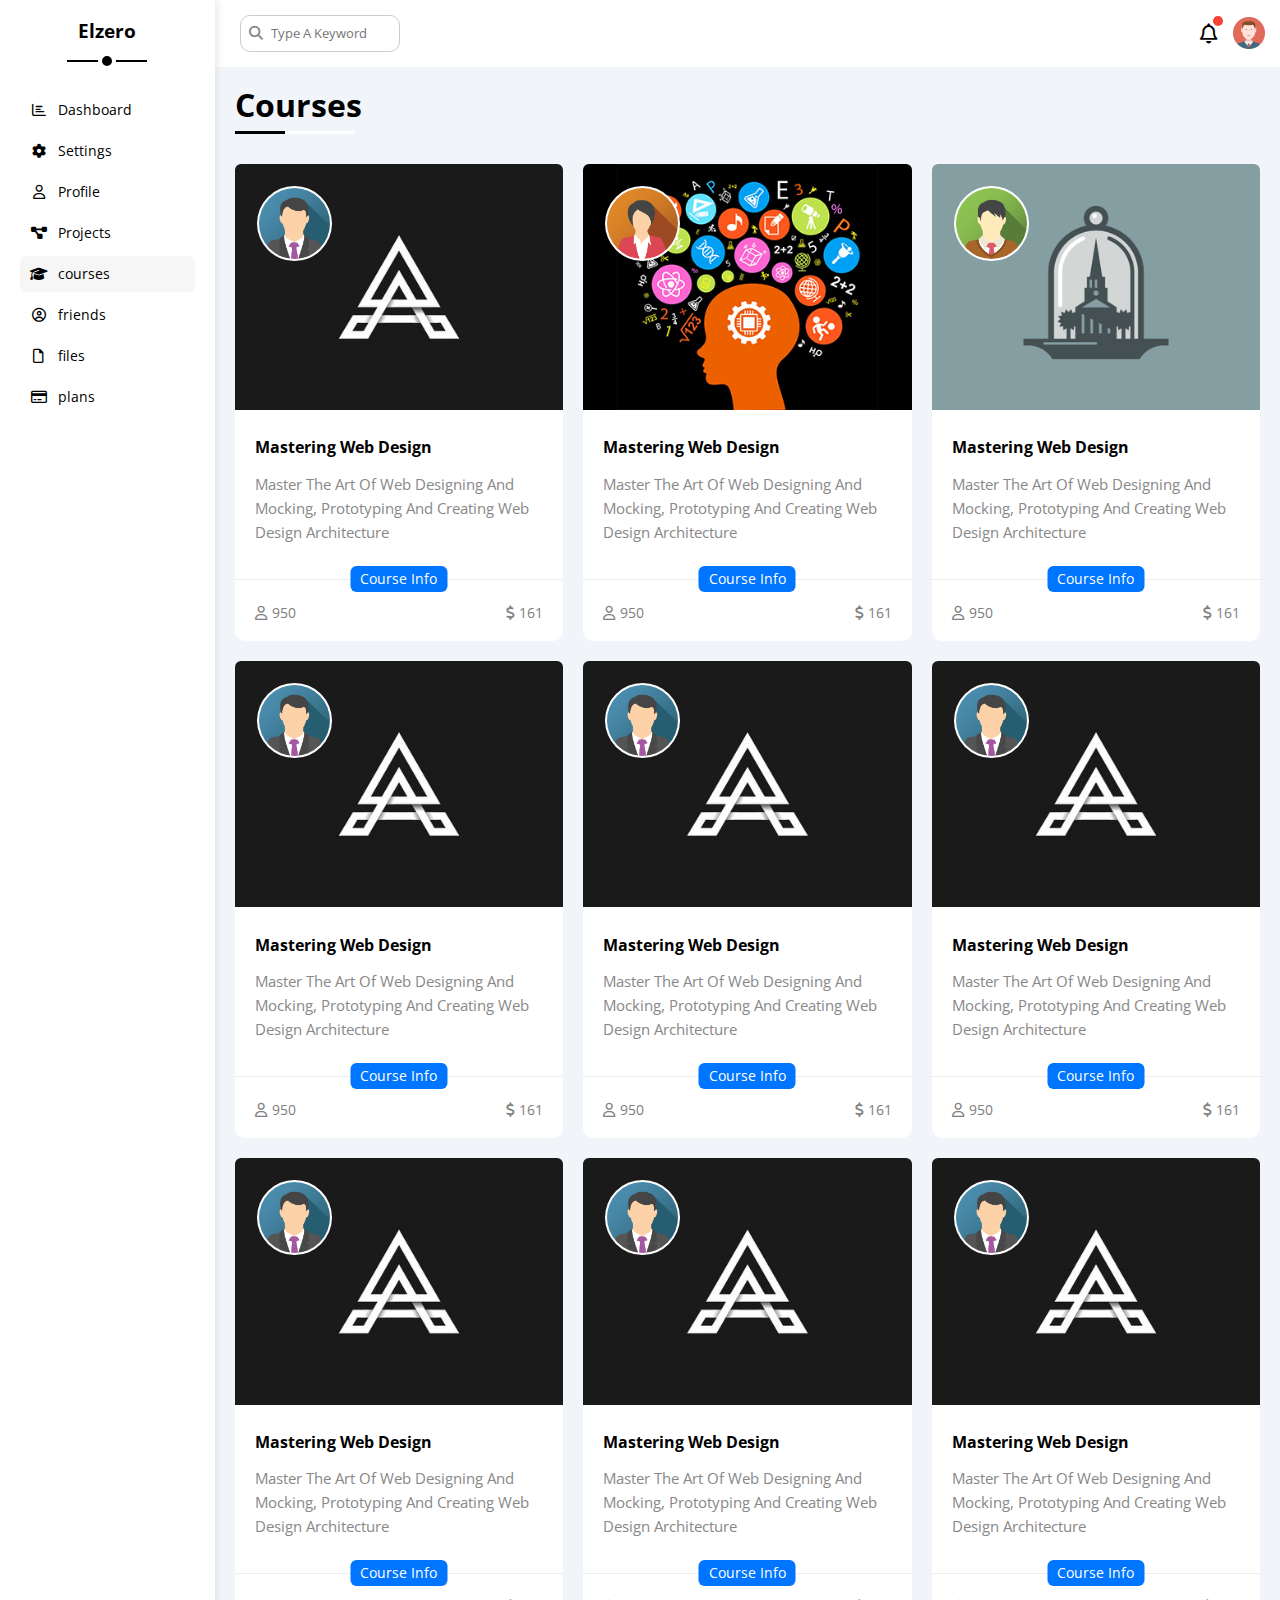
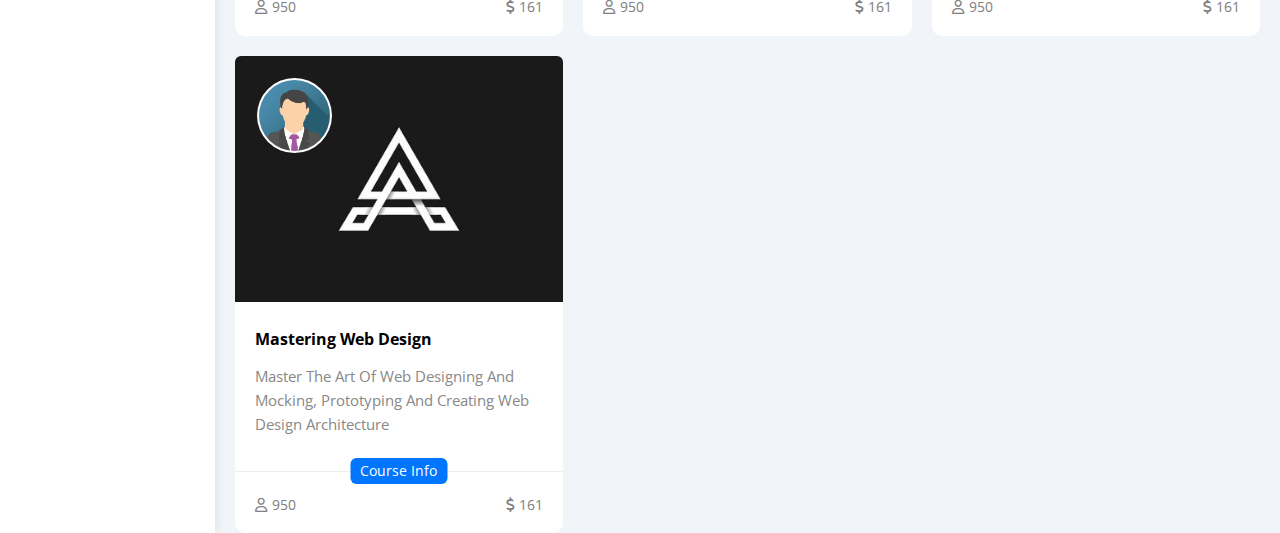
==== courses.html @ 26005114 "hi hi hi" ====
<!DOCTYPE html>
<html lang="en">

<head>
  <meta charset="UTF-8" />
  <meta name="viewport" content="width=device-width, initial-scale=1.0" />
  <!-- css files -->
  <link rel="stylesheet" href="css/fremwork.css" />
  <link rel="stylesheet" href="css/main.css" />
  <link rel="stylesheet" href="css/normalize.css" />
  <link rel="stylesheet" href="css/all.min.css" />
  <!-- google fonts -->
  <link rel="preconnect" href="https://fonts.googleapis.com" />
  <link rel="preconnect" href="https://fonts.gstatic.com" crossorigin />
  <link
    href="https://fonts.googleapis.com/css2?family=Open+Sans:ital,wght@0,300;0,500;0,600;0,700;0,800;1,300&display=swap"
    rel="stylesheet" />
  <title>Tmlplate 04</title>
</head>

<body>
  <div class="page d-flex">
    <div class="sidebar p-20 bg-white p-relative">
      <h3 class="text-c">Elzero</h3>
      <ul>
        <li>
            <a class="d-flex align-center c-black fs-14 rad-6 p-10" href="index.html">
              <i class="fa-regular fa-chart-bar fa-fw"></i>
              <span class="hide-mobile">Dashboard</span>
            </a>
          </li>
          <li>
            <a class="d-flex align-center c-black fs-14 rad-6 p-10" href="settings.html">
              <i class="fa-solid fa-gear fa-fw"></i>
              <span class="hide-mobile">Settings</span>
            </a>
          </li>
          <li>
            <a class="d-flex align-center c-black fs-14 rad-6 p-10" href="Profile.html">
              <i class="fa-regular fa-user fa-fw"></i>
              <span class="hide-mobile">Profile</span>
            </a>
          </li>
          <li>
            <a class="d-flex align-center c-black fs-14 rad-6 p-10" href="projects.html">
              <i class="fa-solid fa-diagram-project fa-fw"></i>
              <span class="hide-mobile">Projects</span>
            </a>
          </li>
          <li>
            <a class="active d-flex align-center c-black fs-14 rad-6 p-10" href="courses.html">
              <i class="fa-solid fa-graduation-cap fa-fw"></i>
              <span class="hide-mobile">courses</span>
            </a>
          </li>
          <li>
            <a class="d-flex align-center c-black fs-14 rad-6 p-10" href="friends.html">
              <i class="fa-regular fa-circle-user fa-fw"></i>
              <span class="hide-mobile">friends</span>
            </a>
          </li>
          <li>
            <a class="d-flex align-center c-black fs-14 rad-6 p-10" href="files.html">
              <i class="fa-regular fa-file fa-fw"></i>
              <span class="hide-mobile">files</span>
            </a>
          </li>
          <li>
            <a class="d-flex align-center c-black fs-14 rad-6 p-10" href="plans.html">
              <i class="fa-regular fa-credit-card fa-fw"></i>
              <span class="hide-mobile">plans</span>
            </a>
          </li>
      </ul>
    </div>
    <div class="content w-full">
      <div class="head p-15 bg-white between-flex">
        <div class="search p-relative">
          <input class="p-10" type="search" placeholder="Type A Keyword" />
        </div>
        <div class="icons d-flex align-center">
          <span class="bell p-relative mr-15">
            <i class="fa-regular fa-bell fa-lg"></i>
          </span>
          <img src="image/avatar.png" alt="" />
        </div>
      </div>
      <!-- end head -->
      <!-- start page -->
      <!-- start courses -->
      <h1 class="p-relative">Courses</h1>
      <div class="courses">
        <div class="box bg-white rad-10">
            <div class="image p-relative">
                <img src="image/course-01.jpg" alt="">
                <img src="image/team-01.png" alt="">
            </div>
            <div class="text p-20">
                <h4 class="mr-0 mt-5">Mastering Web Design</h4>
                <p class="c-grey fs-15">Master The Art Of Web Designing And Mocking,
                 Prototyping And Creating Web Design Architecture</p>
            </div>
            <div class="all-boton">
                <span></span>
                <div class="boton p-relative boton-fix bg-blue">
                    Course Info
                </div>
            </div>
            <div class="last between-flex">
                <div class="one pb-5">
                    <i class="fa-regular fa-user fa-2x mr-5"></i>950
                </div>
                <div class="one pb-5">
                    <i class="fa-solid fa-dollar-sign fa-fw fa-2"></i>161
                </div>
            </div>
        </div>
        <div class="box bg-white rad-10">
            <div class="image p-relative">
                <img src="image/course-02.jpg" alt="">
                <img src="image/team-04.png" alt="">
            </div>
            <div class="text p-20">
                <h4 class="mr-0 mt-5">Mastering Web Design</h4>
                <p class="c-grey fs-15">Master The Art Of Web Designing And Mocking,
                 Prototyping And Creating Web Design Architecture</p>
            </div>
            <div class="all-boton">
                <span></span>
                <div class="boton p-relative boton-fix bg-blue">
                    Course Info
                </div>
            </div>
            <div class="last between-flex">
                <div class="one pb-5">
                    <i class="fa-regular fa-user fa-2x mr-5"></i>950
                </div>
                <div class="one pb-5">
                    <i class="fa-solid fa-dollar-sign fa-fw fa-2"></i>161
                </div>
            </div>
        </div>
        <div class="box bg-white rad-10">
            <div class="image p-relative">
                <img src="image/course-04.jpg" alt="">
                <img src="image/team-03.png" alt="">
            </div>
            <div class="text p-20">
                <h4 class="mr-0 mt-5">Mastering Web Design</h4>
                <p class="c-grey fs-15">Master The Art Of Web Designing And Mocking,
                 Prototyping And Creating Web Design Architecture</p>
            </div>
            <div class="all-boton">
                <span></span>
                <div class="boton p-relative boton-fix bg-blue">
                    Course Info
                </div>
            </div>
            <div class="last between-flex">
                <div class="one pb-5">
                    <i class="fa-regular fa-user fa-2x mr-5"></i>950
                </div>
                <div class="one pb-5">
                    <i class="fa-solid fa-dollar-sign fa-fw fa-2"></i>161
                </div>
            </div>
        </div>
        <div class="box bg-white rad-10">
            <div class="image p-relative">
                <img src="image/course-01.jpg" alt="">
                <img src="image/team-01.png" alt="">
            </div>
            <div class="text p-20">
                <h4 class="mr-0 mt-5">Mastering Web Design</h4>
                <p class="c-grey fs-15">Master The Art Of Web Designing And Mocking,
                 Prototyping And Creating Web Design Architecture</p>
            </div>
            <div class="all-boton">
                <span></span>
                <div class="boton p-relative boton-fix bg-blue">
                    Course Info
                </div>
            </div>
            <div class="last between-flex">
                <div class="one pb-5">
                    <i class="fa-regular fa-user fa-2x mr-5"></i>950
                </div>
                <div class="one pb-5">
                    <i class="fa-solid fa-dollar-sign fa-fw fa-2"></i>161
                </div>
            </div>
        </div>
        <div class="box bg-white rad-10">
            <div class="image p-relative">
                <img src="image/course-01.jpg" alt="">
                <img src="image/team-01.png" alt="">
            </div>
            <div class="text p-20">
                <h4 class="mr-0 mt-5">Mastering Web Design</h4>
                <p class="c-grey fs-15">Master The Art Of Web Designing And Mocking,
                 Prototyping And Creating Web Design Architecture</p>
            </div>
            <div class="all-boton">
                <span></span>
                <div class="boton p-relative boton-fix bg-blue">
                    Course Info
                </div>
            </div>
            <div class="last between-flex">
                <div class="one pb-5">
                    <i class="fa-regular fa-user fa-2x mr-5"></i>950
                </div>
                <div class="one pb-5">
                    <i class="fa-solid fa-dollar-sign fa-fw fa-2"></i>161
                </div>
            </div>
        </div>
        <div class="box bg-white rad-10">
            <div class="image p-relative">
                <img src="image/course-01.jpg" alt="">
                <img src="image/team-01.png" alt="">
            </div>
            <div class="text p-20">
                <h4 class="mr-0 mt-5">Mastering Web Design</h4>
                <p class="c-grey fs-15">Master The Art Of Web Designing And Mocking,
                 Prototyping And Creating Web Design Architecture</p>
            </div>
            <div class="all-boton">
                <span></span>
                <div class="boton p-relative boton-fix bg-blue">
                    Course Info
                </div>
            </div>
            <div class="last between-flex">
                <div class="one pb-5">
                    <i class="fa-regular fa-user fa-2x mr-5"></i>950
                </div>
                <div class="one pb-5">
                    <i class="fa-solid fa-dollar-sign fa-fw fa-2"></i>161
                </div>
            </div>
        </div>
        <div class="box bg-white rad-10">
            <div class="image p-relative">
                <img src="image/course-01.jpg" alt="">
                <img src="image/team-01.png" alt="">
            </div>
            <div class="text p-20">
                <h4 class="mr-0 mt-5">Mastering Web Design</h4>
                <p class="c-grey fs-15">Master The Art Of Web Designing And Mocking,
                 Prototyping And Creating Web Design Architecture</p>
            </div>
            <div class="all-boton">
                <span></span>
                <div class="boton p-relative boton-fix bg-blue">
                    Course Info
                </div>
            </div>
            <div class="last between-flex">
                <div class="one pb-5">
                    <i class="fa-regular fa-user fa-2x mr-5"></i>950
                </div>
                <div class="one pb-5">
                    <i class="fa-solid fa-dollar-sign fa-fw fa-2"></i>161
                </div>
            </div>
        </div>
        <div class="box bg-white rad-10">
            <div class="image p-relative">
                <img src="image/course-01.jpg" alt="">
                <img src="image/team-01.png" alt="">
            </div>
            <div class="text p-20">
                <h4 class="mr-0 mt-5">Mastering Web Design</h4>
                <p class="c-grey fs-15">Master The Art Of Web Designing And Mocking,
                 Prototyping And Creating Web Design Architecture</p>
            </div>
            <div class="all-boton">
                <span></span>
                <div class="boton p-relative boton-fix bg-blue">
                    Course Info
                </div>
            </div>
            <div class="last between-flex">
                <div class="one pb-5">
                    <i class="fa-regular fa-user fa-2x mr-5"></i>950
                </div>
                <div class="one pb-5">
                    <i class="fa-solid fa-dollar-sign fa-fw fa-2"></i>161
                </div>
            </div>
        </div>
        <div class="box bg-white rad-10">
            <div class="image p-relative">
                <img src="image/course-01.jpg" alt="">
                <img src="image/team-01.png" alt="">
            </div>
            <div class="text p-20">
                <h4 class="mr-0 mt-5">Mastering Web Design</h4>
                <p class="c-grey fs-15">Master The Art Of Web Designing And Mocking,
                 Prototyping And Creating Web Design Architecture</p>
            </div>
            <div class="all-boton">
                <span></span>
                <div class="boton p-relative boton-fix bg-blue">
                    Course Info
                </div>
            </div>
            <div class="last between-flex">
                <div class="one pb-5">
                    <i class="fa-regular fa-user fa-2x mr-5"></i>950
                </div>
                <div class="one pb-5">
                    <i class="fa-solid fa-dollar-sign fa-fw fa-2"></i>161
                </div>
            </div>
        </div>
        <div class="box bg-white rad-10">
            <div class="image p-relative">
                <img src="image/course-01.jpg" alt="">
                <img src="image/team-01.png" alt="">
            </div>
            <div class="text p-20">
                <h4 class="mr-0 mt-5">Mastering Web Design</h4>
                <p class="c-grey fs-15">Master The Art Of Web Designing And Mocking,
                 Prototyping And Creating Web Design Architecture</p>
            </div>
            <div class="all-boton">
                <span></span>
                <div class="boton p-relative boton-fix bg-blue">
                    Course Info
                </div>
            </div>
            <div class="last between-flex">
                <div class="one pb-5">
                    <i class="fa-regular fa-user fa-2x mr-5"></i>950
                </div>
                <div class="one pb-5">
                    <i class="fa-solid fa-dollar-sign fa-fw fa-2"></i>161
                </div>
            </div>
        </div>
      </div>
      <!-- end courses -->

      <!-- end page -->
    </div>
  </div>
</body>

</html>
---- css/fremwork.css ----
:root {
  --blue-color: #0075ff;
  --blue-alt-color: #0d69d5;
  --orange-color: #f59e0b;
  --green-color: #22c55e;
  --red-color: #f44336;
  --grey-color: #888;
  --facebook-color: #1877f2;
  --twitter-color: #1da1f2;
  --youtub-color: #ff0000;
  --linkedin-color: #0a66c2;
  --instagram-color: #c32aa3;
}

/* start social colors */
.bg-facebook {
  background-color: #1877f2;
}

.c-facebook {
  color: #1877f2;
}

.bg-twitter {
  background-color: #1da1f2;
}

.c-twitter {
  color: #1da1f2;
}

.bg-youtub {
  background-color: #ff0000;
}

.c-youtub {
  color: #ff0000;
}

.bg-linkedin {
  background-color: #0a66c2;
}

.c-linkedin {
  color: #0a66c2;
}

.bg-instagram {
  background-color: #c32aa3;
}

.c-instagram {
  color: #c32aa3;
}


/* end social colors */
/*start mobile */
@media (max-width: 767px) {
  .txt-c-mobile {
    text-align: center;
  }

  .d-block-mobile {
    display: block;
  }
}

/* end mobile */

/* start box */
.d-flex {
  display: flex;
}

.align-center {
  align-items: center;
}

.js-content {
  justify-content: space-between;
}

/* end flex and start grid */
.d-grid {
  display: grid;
}

.gap-20 {
  gap: 20px;
}

/* end box */
/* start normel display */
.d-block {
  display: block;
}

/* end normel display */
/* start components */
.between-flex {
  display: flex;
  align-items: center;
  justify-content: space-between;
}

.center-flex {
  display: flex;
  align-items: center;
  justify-content: center;
}

.column-flex {
  display: flex;
  justify-content: center;
  align-items: center;
  flex-direction: column;
}

/* end components */
/* start margin and padding */
.p-20 {
  padding: 20px;
}

.p-15 {
  padding: 15px;
}

.p-10 {
  padding: 10px;
}

.p-5 {
  padding: 5px;
}

.p-0 {
  padding: 0px;
}

.pt-0 {
  padding-top: 0;
}

.pt-10 {
  padding-top: 10px;
}

.pt-15 {
  padding-top: 15px;
}

.pt-20 {
  padding-top: 20px;
}
.pt-25 {
  padding-top: 25px;
}

.pb-10 {
  padding-bottom: 10px;
}

.pb-20 {
  padding-bottom: 20px;
}

.pl-5 {
  padding-left: 5px;
}

.pl-10 {
  padding-left: 10px;
}

.pl-20 {
  padding-left: 20px;
}

.pl-15 {
  padding-left: 15px;
}

.pl-25 {
  padding-left: 25px;
}

.pr-25 {
  padding-right: 25px;
}

.pr-20 {
  padding-right: 20px;
}

.pr-15 {
  padding-right: 15px;
}

.pr-10 {
  padding-right: 10px;
}

.pr-5 {
  padding-right: 5px;
}


.mr-5 {
  margin-right: 5px;
}

.mr-10 {
  margin-right: 10px;
}

.mr-15 {
  margin-right: 15px;
}

.mr-20 {
  margin: 20px;
}

.mr-0 {
  margin: 0;
}

.mt-0 {
  margin-top: 0px;
}

.mt-5 {
  margin-top: 5px;
}

.mt-10 {
  margin-top: 10px;
}

.mt-15 {
  margin-top: 15px;
}

.mt-20 {
  margin-top: 20px;
}

.mt-25 {
  margin-top: 25px;
}

.mt-0 {
  margin-top: 0;
}

.mb-0 {
  margin-bottom: 0px;
}

.mb-10 {
  margin-bottom: 10px;
}

.mb-5 {
  margin-bottom: 5px;
}

.mb-15 {
  margin-bottom: 15px;
}

.mb-20 {
  margin-bottom: 20px;
}

.mb-20 {
  margin-bottom: 20px;
}

.mb-25 {
  margin-bottom: 25px;
}

.mb-30 {
  margin-bottom: 30px;
}

.ml-5 {
  margin-left: 5px;
}

.ml-10 {
  margin-left: 10px;
}

.ml-15 {
  margin-left: 15px;
}

.ml-20 {
  margin-left: 20px;
}

/* end margin and padding */
/* start color */
.bg-white {
  background-color: white;
}

.bg-blue-alt {
  background-color: var(--blue-alt-color);
}

.bg-blue {
  background-color: var(--blue-color);
}

.bg-eee {
  background-color: #eee;
}

.bg-orange {
  background-color: var(--orange-color);
}

.bg-green {
  background-color: var(--green-color);
}

.c-green {
  color: var(--green-color);
}

.c-orange {
  color: var(--orange-color);
}

.c-black {
  color: black;
}

.c-white {
  color: white;
}


.c-grey {
  color: var(--grey-color);
}

.c-blue {
  color: var(--blue-color);
}

.c-blue-fns {
  color: blue;
}

.bg-blue-fns {
  background-color: blue;
}

.c-red {
  color: var(--red-color);
}

.bg-red {
  background-color: var(--red-color);
}

.blue-hi {
  background-color: rgb(0 117 255 / 20%);
}

.youtub-hi {
  background-color: rgb(255 0 0 / 20%);
}

.facebook-hi {
  background-color: rgb(24 119 242 / 20%);
}

.linkedin-hi {
  background-color: rgb(10 102 194 / 20%);
}

.twitter-hi {
  background-color: rgb(29 161 242 / 20%);
}

.orange-hi {
  background-color: rgb(255 165 0 / 20%);
}

.green-hi {
  background-color: rgb(34 197 94 / 20%);
}

.bg-eee {
  background-color: #eee;
}

.c-eee {
  color: #eee;
}

.c-ddd {
  color: #ddd;
}

/* end color */
/* start position */
.p-relative {
  position: relative;
}

.p-absolute {
  position: absolute;
}

/* end position */
/* start font */
.text-c {
  text-align: center;
}

.text-end {
  text-align: end;
}

.fs-12 {
  font-size: 12px;
}

.fs-13 {
  font-size: 13px;
}

.fs-14 {
  font-size: 14px;
}

.fs-15 {
  font-size: 15px;
}

.fs-17 {
  font-size: 17px;
}

.fs-19 {
  font-size: 19px;
}

.fs-20 {
  font-size: 20px;
}


.fs-21 {
  font-size: 21px;
}

.fs-25 {
  font-size: 25px;
}

.fs-30 {
  font-size: 30px;
}

.fw-bold {
  font-weight: bold;
}

.text-decoration {
  text-decoration: line-through;
}

/* end font */
/* start border */
.rad-6 {
  border-radius: 6px;
}

.rad-10 {
  border-radius: 10px;
}

.border-left-red {
  border-left: solid var(--red-color) 2px;
}

.border-left-blue {
  border-left: solid var(--blue-color) 2px;
}

.border-left-green {
  border-left: solid var(--green-color) 2px;
}

.border-left-orange {
  border-left: solid var(--orange-color) 2px;
}

.b-none {
  border: none;
}

.border-ccc {
  border: solid 1px #ccc;
}

/*end border */
/* start media */
@media (max-width: 767px) {
  .hide-mobile {
    display: none;
  }
}

/* end media */
/* start width */
.w-full {
  width: 100%;
}

.w-fit {
  width: fit-content;
}

.z-1 {
  z-index: -1;
}

/* end width */
/* start boton fix */
.boton-fix {
  width: fit-content;
  color: white;
  /* background-color: var(--blue-color); */
  display: block;
  font-size: 14px;
  border-radius: 6px;
  padding: 5px 10px;
  border: none;
  cursor: pointer;
}

/* end boton fix */
/*start toggole checked */

/*end toggole checked */
---- css/main.css ----
body {
  font-family: "Open Sans", sans-serif;
  margin: 0;
}

* {
  box-sizing: border-box;
}

*:focus {
  outline: none;
}

a {
  text-decoration: none;
}

::-webkit-scrollbar {
  width: 15px;
}

::-webkit-scrollbar-track {
  background-color: white;
}

::-webkit-scrollbar-thumb {
  background-color: var(--blue-color);
}

::-webkit-scrollbar-thumb:hover {
  background-color: var(--blue-alt-color);
}

ul {
  list-style: none;
  padding: 0;
}

.page {
  min-height: 100vh;
  background-color: #f1f5f9;
}

.page .sidebar {}

/* start side-bar */
.sidebar {
  width: 250px;
  box-shadow: 0 0 10px #ddd;
}

.sidebar h3 {
  position: relative;
  margin-bottom: 50px;
  margin-top: 0;
}

.sidebar ul {}

.sidebar ul li {}

.sidebar ul li a {
  transition: 0.3s;
  margin-bottom: 5px;
}

.sidebar ul li a:hover,
.sidebar ul li a.active {
  background-color: #f6f6f6;
}

.sidebar ul li a span {
  font-size: 14px;
  margin-left: 10px;
}

@media (min-width: 768px) {

  .sidebar h3::before,
  .sidebar h3::after {
    position: absolute;
    left: 50%;
    transform: translateX(-50%);
    background-color: black;
  }

  .sidebar h3::after {
    content: "";
    width: 80px;
    height: 2px;
    bottom: -20px;
  }

  .sidebar h3::before {
    content: "";
    width: 10px;
    height: 10px;
    bottom: -28px;
    border-radius: 50%;
    border: white 4px solid;
    z-index: 1;
  }
}

@media (max-width: 767px) {
  .sidebar {
    width: 58px;
    padding: 10px;
  }

  .sidebar h3 {
    margin: 0;
    font-size: 13px;
  }
}

/* end side-bar */
/* start head */
.page .content {
  overflow: hidden;
}

.page .content .head {}

.page .content .head .search {
  padding-left: 10px;
}

.page .content .head .search::before {
  font-family: var(--fa-style-family-classic);
  content: "\f002";
  font-weight: 900;
  position: absolute;
  left: 19px;
  top: 50%;
  transform: translateY(-50%);
  font-size: 14px;
  color: var(--grey-color);
}

.page .content .head .search input {
  border-radius: 10px;
  font-size: 13px;
  border: 1px solid #ccc;
  transition: width 0.3s;
  padding-left: 30px;
  width: 160px;
}

.page .content .head .search input:focus {
  width: 200px;
}

.page .content .head .search input:focus::placeholder {
  opacity: 0;
}

.page .content .icons:hover {
  cursor: pointer;
}

.page .content .icons .bell {}

.page .content .icons .bell::before {
  content: "";
  position: absolute;
  width: 10px;
  height: 10px;
  background-color: #f44336;
  border-radius: 50%;
  top: -8px;
  right: -5px;
}

.page .content .icons .bell i {}

.page .content .icons img {
  width: 32px;
  max-width: 100%;
}

.page h1 {
  margin: 20px 20px 40px;
}

.page h1::before {
  content: "";
  width: 120px;
  background-color: white;
}

.page h1::after {
  content: "";
  background-color: black;
  width: 50px;
  left: 0;
}

.page h1::before,
.page h1::after {
  position: absolute;
  height: 3px;
  bottom: -10px;
}

/* end head */
/* 1.0.1min */
/* start wrapper */
.wrapper {
  grid-template-columns: repeat(auto-fill, minmax(450px, 1fr));
  margin-right: 20px;
  margin-left: 20px;
}

.wrapper .welcome {}

@media (max-width: 767px) {
  .wrapper {
    grid-template-columns: minmax(200px, 1fr);
    margin-right: 5px;
    margin-left: 5px;
    gap: 10px;
  }
}

.wrapper .welcome {
  overflow: hidden;
}

.welcome .head-one {
  background-color: #eee;
}

.welcome .head-one .text {}

.welcome .head-one .text h2 {}

.welcome .head-one .text p {}

.welcome .head-one img {
  width: 200px;
}

.welcome .avatar {
  width: 64px;
  height: 64px;
  border: solid 2px white;
  border-radius: 50%;
  padding: 2px;
  box-shadow: 0 0 5px #ddd;
  margin-left: 20px;
  margin-top: -32px;
}

@media (max-width: 767px) {
  .welcome .avatar {
    margin-left: 0px;
    width: 54px;
    height: 54px;
  }
}

.welcome .foter-one {}

.welcome .foter-one ul {
  display: flex;
  align-items: center;
  justify-content: space-around;
  border-top: #eee solid 1px;
  border-bottom: solid #eee 1px;
  text-align: center;
  padding: 10px;
  margin-bottom: 25px;
}

@media (max-width: 767px) {
  .welcome .foter-one ul li:not(:last-of-type) {
    margin-bottom: 20px;
  }

  .welcome .foter-one ul {
    display: block;
  }
}

.welcome .foter-one ul li p:first-of-type {}

.welcome .foter-one ul li {}

.welcome .foter-one ul li p:last-of-type {
  color: var(--grey-color);
  font-size: 14px;
}

.welcome .visite {
  margin: 0 15px 15px auto;
  padding: 5px 10px;
  background-color: var(--blue-color);
  transition: 0.3s;
}

.welcome .visite:hover {
  background-color: var(--blue-alt-color);
  cursor: pointer;
}

@media (max-width: 767px) {}

/* / end wrapper */
/* start Quick Draft */
.quick-draft input,
.quick-draft textarea {
  border: none;
}

.quick-draft form textarea {
  min-height: 180px;
  resize: none;
}

.quick-draft form .save {
  margin-left: auto;
  transition: 0.3s;
}

.quick-draft form .save:hover {
  background-color: var(--blue-alt-color);
}

/* end Quick Draft */
/* start Targets */
.targets {}

.targets .targets-row {}

.targets .targets-row .icon {
  width: 80px;
  height: 80px;
  margin-right: 15px;
  background-color: rgb(0 117 255 / 20%);
}

.targets .details {
  flex: 1;
}

.targets .details .progress {
  height: 4px;
}

.targets .details .progress>span {
  height: 100%;
  top: 0;
  left: 0;
  position: absolute;
}

.targets .details .progress>span span {
  position: absolute;
  right: -16px;
  top: -35px;
  border-radius: 6px;
  padding: 4px;
  font-size: 14px;
}

.targets .details .progress>span span::before {
  content: "";
  position: absolute;
  background: transparent;
  height: 0;
  top: 25.5px;
  left: 13.5px;
  border-color: var(--blue-color) transparent transparent transparent;
  border-style: solid;
  border-width: 5px;
}

.targets {}

.targets .targets-row-two {}

.targets .targets-row-two .icon-two {
  width: 80px;
  height: 80px;
  margin-right: 15px;
}

.targets .targets-row-two .icon-two i {}

.targets .targets-row-two .details-two {
  flex: 1;
}

.targets .targets-row-two .details-two .progress-tow {
  height: 4px;
}

.targets .targets-row-two .details-two .progress-tow>span {
  position: absolute;
  height: 100%;
  top: 0;
  left: 0;
}

.targets .targets-row-two .details-two .progress-tow>span span {
  position: absolute;
  top: -35px;
  right: -17px;
  padding: 4px;
  border-radius: 6px;
}

.targets .targets-row-two .details-two .progress-tow>span span::after {
  content: "";
  position: absolute;
  background: transparent;
  height: 0;
  top: 25.5px;
  left: 13.5px;
  border-color: var(--orange-color) transparent transparent transparent;
  border-style: solid;
  border-width: 5px;
}

.targets .targets-row-two .details-two .progress-tow>span .sodo::after {
  content: "";
  border-color: var(--green-color) transparent transparent transparent;
}

/* end Targets */
/* start Statistics */
.statistics {}

.statistics .statis {
  gap: 20px;
  display: flex;
  flex-wrap: wrap;
}

.statistics .statis .box {
  border: solid #ccc 1px;
  width: calc(50% - 10px);
}

@media (max-width:767px) {
  .statistics .statis {
    gap: 20px;
    display: flex;
    flex-direction: column;
  }

  .statistics .statis .box {
    width: 100%;
  }
}

/* end Statistics */
/* start Latest News  */
.news {}


.news .list {}

.news .list .box {}

.news .list .box:not(:last-of-type) {
  border-bottom: solid 1px #eee;
  margin-bottom: 20px;
  padding-bottom: 20px;
}

.news .list .box img {
  width: 110px;
  max-width: 110px;
}

.news .list .box .text {}

.news .list .box .days {
  padding: 5px 10px;
  margin: 0 0 0 auto;
}

.news .list .box .days span {}

@media (max-width:767px) {
  .news .list .box {
    flex-direction: column;
    justify-content: center;
  }

  .news .list .box .text {
    text-align: center;
  }

  .news .list .box img {
    padding-bottom: 10px;
  }

  .news .list .box .days {
    margin: 10px auto 0 auto;
  }

  .news h2 {
    text-align: center;
  }
}

/* end Latest News  */
/* start Latest Tasks */
.tasks {}

.tasks h2 {}

.tasks .box {
  padding-bottom: 15px;
}

.tasks .boxs .box:not(:last-of-type) {
  border-bottom: solid 1px #eee;
  padding-bottom: 15px;
  margin-bottom: 15px;
}

.tasks .boxs .box .text {}

.tasks .boxs .box .text h4 {}

.tasks .boxs .box .text p {}

.tasks .boxs .box i {
  transition: 0.3s;
}

.tasks .boxs .box i:hover {
  cursor: pointer;
  color: red;
}

.tasks .boxs .box .delete:hover {
  color: hsl(4deg 90% 58% / 20%);
}

.test {
  text-decoration: line-through;
}

/* end Latest Tasks */
/* start Top Search Items  */
.search {}

.search .text {}

.search .text .box {}

.search .text .box span {
  background-color: #eee;
  padding: 6px 12px;
}

/* end Top Search Items  */
/* start Latest Uploads */
.uploads {}

.uploads .box {
  padding-bottom: 10px;
}

.uploads .box:not(:last-of-type) {
  border-bottom: solid #eee 1px;
  margin-bottom: 10px;
  padding-bottom: 10px;
}

.uploads .box img {
  width: 40px;
}

.uploads .box .text {
  flex: 1;
}

.uploads .box .text span {
  background-color: #eee;
  padding: 6px 12px;
}

/* end Latest Uploads */
/* start Last Project Progress */
.project ul::before {
  content: "";
  left: 11px;
  position: absolute;
  top: 0;
  width: 2px;
  height: 100%;
  background-color: var(--blue-color);
}

.project ul li::before {
  content: "";
  width: 20px;
  height: 20px;
  display: block;
  background-color: white;
  border-radius: 50%;
  border: solid white 2px;
  outline: solid var(--blue-color) 2px;
  margin-right: 15px;
  z-index: 1;
}

.project ul li.donee::before {
  content: "";
  background-color: var(--blue-color);
}

.project ul li.animation-donee::before {
  content: "";
  animation: one-two 0.8s infinite alternate;
}

@keyframes one-two {
  from {
    background-color: var(--blue-color);
  }

  to {
    background-color: white;
  }
}

.project img {
  position: absolute;
  right: 20px;
  bottom: 0;
  width: 160px;
  opacity: .1;
}

/* end Last Project Progress */
/* start Reminders */
.reminders {}

.reminders .list {}

.reminders .list .box {}

.reminders .list .box .ball-tall {
  width: 17px;
  height: 17px;
  border-radius: 50%;
  margin-right: 15px;
}

.reminders .list .box .text {}


/* end Reminders */
/*start Latest Post */
.latest {}

.latest .box {}

.latest .box img {
  width: 55px;
}

.latest .lureem {
  border-top: solid #eee 2px;
  border-bottom: solid #eee 2px;
  padding-top: 20px;
  padding-bottom: 30px;
  line-height: 1.8;
  margin-bottom: 5px;
}

.latest .comment .heart:hover {
  cursor: pointer;
}

/*end Latest Post */
/* start Social Media Stats */
.social ul li.twitter i,
.social ul li.twitter .social-text a {
  background-color: #1da1f2;
}

.social ul li.facebook i,
.social ul li.facebook .social-text a {
  background-color: var(--facebook-color);
}

.social ul li.youtub i,
.social ul li.youtub .social-text a {
  background-color: var(--youtub-color);
}

.social ul li.linkedin i,
.social ul li.linkedin .social-text a {
  background-color: var(--linkedin-color);
}

.social ul li i {
  transition: .3s;
  width: 58px;
  height: 58px;
  display: flex;
  align-items: center;
  justify-content: center;
}

.social ul li i:hover {
  transform: rotate(5deg);
  cursor: pointer;
}

.social ul li .social-text {
  flex: 1;
}

.last-projectc {
  margin: 20px;
}

.last-projectc .responsive-table {
  overflow-x: auto;
}

.last-projectc .responsive-table table {
  min-width: 1000px;
  border-spacing: inherit;
}

.last-projectc .responsive-table table thead td {
  padding: 15px;
}

.last-projectc .responsive-table table tbody td {
  padding: 15px;
  font-size: 16px;
}

.last-projectc .responsive-table table tbody td:last-of-type {
  border-right: solid 1px #eee;
}

.last-projectc .responsive-table table thead td {
  font-weight: bold;
  border: none;
}

.last-projectc .responsive-table table tbody td {
  border-bottom: solid 1px #eee;
  border-left: solid 1px #eee;
}

.last-projectc .responsive-table table img {
  width: 32px;
  height: 32px;
  border-radius: 50%;
  background-color: white;
  padding: 2px;
}

.last-projectc .responsive-table table img:not(:first-of-type) {
  margin-left: -20px;
}

.last-projectc .responsive-table table tbody tr {
  transition: .3s;
}

.last-projectc .responsive-table table tbody tr:hover {
  background-color: #faf7f7;
}

/* end last Projects */

/* settings */

/* start settings */

label .toggole-checkbox {
  -webkit-appearance: none;
  appearance: none;
}

label .toggole-switch {
  background-color: #aaa;
  position: relative;
  width: 78px;
  height: 32px;
  border-radius: 16px;
  transition: .3s;
  cursor: pointer;
}

label .toggole-switch::before {
  font-family: var(--fa-style-family-classic);
  content: "\f00d";
  font-weight: 900;
  color: #aaa;
  background-color: white;
  border-radius: 50%;
  position: absolute;
  left: 4px;
  top: 4px;
  width: 24px;
  height: 24px;
  display: flex;
  justify-content: center;
  align-items: center;
  transition: .3s;
}

label .toggole-checkbox:checked+.toggole-switch {
  background-color: var(--blue-color);
  transition: .3s;
}

label .toggole-checkbox:checked+.toggole-switch::before {
  content: "\f00c";
  left: 50px;
  transition: .3s;
  color: var(--blue-color);
}

.settinge-page {
  display: grid;
  grid-template-columns: repeat(auto-fill, minmax(500px, 1fr));
  gap: 20px;
  margin-left: 20px;
  margin-right: 20px;
  /* grid-template-columns: repeat(auto-fill, minmax(450px, 1fr)); */
}

@media (max-width:767px) {
  .settinge-page {
    grid-template-columns: minmax(100px, 1fr);
    margin-right: 10px;
    margin-left: 10px;
    gap: 10px;
  }
}

.settinge-page :disabled {
  cursor: no-drop;
}

.settinge-page .site-control textarea {
  max-width: 100%;
  outline: none;
  border: 1px solid #eee;
  width: 100%;
  min-height: 150px;
  margin-top: 25px;
  padding: 15px;
  border-radius: 6px;
  resize: none;
}

/* end settings */
/* start general info  */
.general-info .info input.email {
  display: inline-flex;
  width: calc(100% - 80px);
  margin-right: 10px;
}

/* end general info  */
/* start Security Info */
.security-info {}

.security-info .text:not(:last-of-type) {
  border-bottom: solid 1px #ddd;
  padding-bottom: 25px;
}

.security-info .text span {
  font-size: 16px;
}

.security-info .text a {
  font-size: 16px;
  background-color: #eee;
  color: black;
}

/* end Security Info */

/* start Social Info */
.security-info {}

.security-info .inoputs input {
  padding: 10px;
  font-size: 14px;
  border: solid 1px #ccc;
  border-radius: 6px;
  width: 100%;
  background-color: #faf7f7;
  border-top-left-radius: 0;
  border-bottom-left-radius: 0;
}

.security-info .inoputs:focus-within>i {
  color: black;
  transition: .3s;
}

.security-info .inoputs i {
  padding: 10PX;
  border: solid #ddd 1px;
  background-color: #faf7f7;
  border-right: none;
  border-top-left-radius: 6px;
  border-bottom-left-radius: 6px;
  color: var(--grey-color);
  width: 40px;
  display: flex;
  align-items: center;
  justify-content: center;
}

/* .security-info .inoputs input::before {
  content: "\f099";
  font-family: var(--fa-style-family-classic);
  font-weight: 900;
  position: absolute;
  color: red;
} */

/* end Social Info */
/* start Widgets Control */
.widgets-control .control:first-of-type {
  margin-top: 20px;
}

.widgets-control .control:not(:last-of-type) {
  margin-bottom: 20px;
}

.widgets-control .control label {
  position: relative;
  margin-left: 30px;
  cursor: pointer;
}

/* .widgets-control .control label::before:hover {
  color: var(--blue-color);
} */

.widgets-control .control label::before {
  content: "";
  position: absolute;
  left: -25px;
  top: 0;
  width: 15px;
  height: 15px;
  border: solid 2px #ddd;
  border-radius: 4px;
}

.widgets-control .control label::after {
  content: "\f00c";
  font-family: var(--fa-style-family-classic);
  font-weight: 900;
  position: absolute;
  top: 0px;
  left: -25px;
  background-color: var(--blue-color);
  color: #eee;
  width: 19px;
  height: 19px;
  font-size: 13px;
  display: flex;
  align-items: center;
  justify-content: center;
  transform: scale(0) rotate(360deg);
  transition: .3s;
  border-radius: 4px;
}

.widgets-control .control input[type="checkbox"] {
  --webkit-appearance: none;
  appearance: none;
}

.widgets-control .control input[type="checkbox"]:checked+label::after {
  transform: scale(1);
  transition: .3s;
}


/* end Widgets Control */
/* start Backup Manager */
.backup-manager {}

.backup-manager .box:last-of-type {
  border-bottom: solid #eee 1px;
  padding-bottom: 15px;
}

.backup-manager input {
  --webkit-appearance: none;
  appearance: none;
}

.backup-manager .box label {
  cursor: pointer;
  position: relative;
  margin-left: 30px;
}

.backup-manager .box label::before {
  content: "";
  background-color: white;
  width: 17px;
  height: 17px;
  position: absolute;
  border-radius: 50%;
  outline: 2px var(--grey-color) solid;
  left: -23px;
}

.backup-manager .box label::after {
  content: "";
  background-color: var(--blue-color);
  width: 12px;
  height: 12px;
  position: absolute;
  left: -20.5px;
  top: 2.5px;
  border-radius: 50%;
  transform: scale(0);
}

.backup-manager .box input[type="checkbox"]:checked+label::after {
  transform: scale(1);
  transition: .3s;

}

.backup-manager .box input[type="checkbox"]:checked+label::before {
  outline: 2px var(--blue-color) solid;
}


.backup-manager .servers input {}

@media (max-width:767px) {
  .backup-manager .servers {
    flex-wrap: wrap;
  }

  .backup-manager .servers .server:not(:last-of-type) {
    margin-right: 0;
  }
}

.backup-manager .servers .server {
  border: solid 1px #eee;
  position: relative;


}

.backup-manager .servers {
  border-top: solid #eee 1px;
  padding-top: 20px;
}

.backup-manager .servers .server:not(:last-of-type) {
  margin-right: 15px;
}

.backup-manager .servers .server label {
  margin: 15px;
  cursor: pointer;

}

.backup-manager .servers input[type="radio"]:checked+.server {
  border-color: var(--blue-color);
  color: var(--blue-color);
}

/* end Backup Manager */
/* start avatar */
@media (max-width:767px) {
  .all-two {
    flex-direction: column;
  }
}

@media (max-width:767px) {
  .all-two .avatar-one {
    margin: auto;
  }
}

.all-two .avatar-one {
  width: 250px;
  text-align: center;
  padding: 20px;
}

@media (min-width:768px) {
  .all-two .avatar-one {
    border-right: 1px #eee solid;
  }
}

.all-two .avatar-saad {
  display: flex;
  align-items: center;
}

.all-two .avatar-one img {
  width: 120px;
  height: 120px;
}

.all-two .avatar-one .level {
  background-color: #eee;
  width: 70%;
  margin: auto;
  height: 6px;
  border-radius: 6px;
  margin-bottom: 15px;
}

.all-two .avatar-one .level span {
  background-color: var(--blue-color);
  height: 100%;
  position: absolute;
  left: 0;
  top: 0;
  width: 70%;
}

/* end avatar */
/* start two  */
.between {}

@media(max-width:767px) {
  .between {
    display: flex;
    flex-direction: column;
  }
}

.between .skills {
  flex-basis: 30%;
  margin-right: 20px;
  margin-left: 20px;
}

@media (max-width:767px) {
  .between .skills {
    margin-right: 20px;
    margin-left: 20px;
    margin-bottom: 40px;
  }
}

.between .skills ul {
  display: flex;
  align-items: center;
}

@media (max-width:767px) {
  .between .skills ul {
    justify-content: center;
  }
}

.between .skills ul:not(:last-of-type) {
  border-bottom: 1px solid #eee;
}

.between .skills ul li {
  margin-right: 5px;
  padding: 5px 10px;
  background-color: #eee;
  font-size: 14px;
  border-radius: 6px;
  margin-bottom: 15px;
}

.between .last-action {
  flex-basis: 70%;
  margin-right: 20px;

}

@media (max-width:767px) {
  .between .last-action {
    margin-right: 20px;
    margin-left: 20px;

  }
}

.between .last-action .stores {}

.between .last-action .stores .stores-between {
  display: flex;
  align-items: center;
}

@media (max-width:767px) {
  .between .last-action .stores .stores-between {
    flex-direction: column;
    justify-content: center;
  }
}

.between .last-action .stores .stores-between:not(:last-of-type) {
  border-bottom: solid #eee 1px;
  margin-bottom: 10px;
  padding-bottom: 10px;
}

.between .last-action .stores .stores-between img {
  width: 65px;
  height: 65px;
  margin-right: 15px;
}

.between .last-action .stores .stores-between .text {
  flex: 1;
}

@media (max-width:767px) {

  .between .last-action .stores .stores-between .text {
    flex-direction: column;
    justify-content: center;
    text-align: center;
  }
}

.between .last-action .stores .stores-between .text .two p:first-of-type {
  text-align: end;
}

@media (max-width:767px) {
  .between .last-action .stores .stores-between .text .two p:first-of-type {
    text-align: center;
    margin-top: 0;
  }
}

/* start avatar-two */
.avatar-two {
  flex: 1;
}

.avatar-two .box {
  flex-wrap: wrap;
  transition: .3s;
}

.avatar-two .box:hover {
  background-color: #fafaf7;

}

.avatar-two .box h4 {
  font-weight: normal;
}

.avatar-two .box>div {
  min-width: 250px;
  padding: 10px 0 0;
}



.avatar-two .box:not(:last-of-type) {
  border-bottom: solid #eee 1px;
}

.avatar-two .box text span {}

.avatar-two .box label .toggole-switch {
  width: 100px;
  height: 25px;
}

.avatar-two .box label .toggole-switch::before {
  top: 4px;
  width: 18px;
  height: 18px;
}

.avatar-two .box label .toggole-checkbox:checked+.toggole-switch::before {
  left: 78px;
}

@media (max-width:767px) {
  .avatar-two .box h4 {
    margin-bottom: 10px;
    text-align: center;
  }

  .avatar-two .box>div {
    text-align: center;
  }

  .avatar-two .box label {
    margin: 0 auto;
  }
}


/* end avatar-two */
/* end two  */

/* start prject-box  */
.prject-box{
  display: grid;
  grid-template-columns: repeat(auto-fill, minmax(500px, 1fr));
  margin: 20px;
  gap: 20px;
}
@media (max-width:767px){
  .prject-box{
    display: grid;
    grid-template-columns: minmax(250px, 1fr);
    margin: 10px;
    gap: 10px;
  }
}
.prject-box .box .head h4{
  font-weight: normal;
}
.prject-box .box .head p{
  margin-top: -23px;
}
.prject-box .box .info-list{
  
}
.prject-box .box .info-list .team {
  padding-bottom: 15px;
}
.prject-box .box .info-list > div:not(:last-of-type){
  border-bottom: solid #eee 1px;
}
.prject-box .box .info-list .team img{
  width: 45px;
  height: 45px;
  border-radius: 50%;
  margin-right: -16px;
  background-color: white;
  padding: 2px;
  position: relative;
}
.prject-box .box .info-list .team img:hover{
  z-index: 1;
  cursor: pointer;
}
.prject-box .box .info-list .branch{
  display: flex;
  justify-content: end;
}
@media (max-width:767px){
  .prject-box .box .info-list .branch{
    justify-content: start;
    flex-direction: column;
    width: auto;
  }
  .prject-box .box .info-list .branch p{
    width: fit-content;
    margin: 9px;
  }
}
.prject-box .box .info-list .branch p{
  background-color: #eee;
  padding: 5px 9px;
  border-radius: 6px;
  font-size: 14px;
  font-weight: normal;
}
.prject-box .box .info-list .branch p:not(:last-of-type){
  margin-right: 5px;
}
.prject-box .box .info-list .nivo .level{
  width: 250px;
  height: 7px;
  background-color: #eee;
  border-radius: 6px;
  position: relative;
  overflow: hidden;
}
@media (max-width:767px){
  .prject-box .box .info-list .nivo{
    justify-content: center;
    flex-direction: column;
    gap: 10px;
  }
}
.prject-box .box .info-list .nivo .level span{
  position: absolute;
  background-color: var(--red-color);
  height: 100%;
}
.prject-box .box .info-list .nivo .icop{
  color: var(--grey-color);
  font-weight: normal;
  font-size: 14px;
}
.prject-box .box .info-list .nivo{
  padding-top: 15px;
}
/* end prject-box  */
/* start courses */
.courses{
  display: grid;
  grid-template-columns: repeat(auto-fill, minmax(300px, 1fr));
  gap: 20px;
  margin-left: 20px;
  margin-right: 20px;
}
@media (max-width:767px){
  .courses{
    gap: 10px;
    margin-left: 10px;
    margin-right: 10px;
  }
}
.courses .box .image>img{
  width: 100%;
  border-top-right-radius: 6px;
  border-top-left-radius: 6px;
}
.courses .box .image img:last-of-type{
  width: 75px;
  height: 75px;
  border-radius: 50%;
  position: absolute;
  left: 22px;
  top: 22px;
  padding: 2px;
  background-color: white;
}
.courses .box .text p{
 line-height: 1.6;
}
.courses .all-boton {
  position: relative;
}
.courses .all-boton span{
  position: absolute;
  width: 100%;
  height: 1px;
  background-color: #eee;

}
.courses .all-boton .boton {
  left: 50%;
  top: 50%;
  transform: translate(-50%, -50%);
}
.courses .last{
  padding: 0 20px 20px;
}
.courses .last .one{
  color: gray;
  font-size: 14px;
}
.courses .last .one i{
  font-size: 14px;
}
/* .courses .boton::before{
  content: "";

} */
/* end courses */
/* start Friends  */
.friends{
  display: grid;
  grid-template-columns: repeat(auto-fill, minmax(300px, 1fr));
  gap: 20px;
}
@media (max-width:767px){
  .friends{
    gap: 10px;
    margin: 10px;
  }
}
.friends .box{}
.friends .box .icons-file{
  position: absolute;
    top: 10px;
    left: 10px;
}
.friends .box .icons-file i{
  background-color: #eee;
  padding: 10px;
  border-radius: 50%;
  color: #666;
  font-size: 13px;
  transition: .3s;
}
.friends .box .icons-file i:hover{
  background-color: var(--blue-color);
  color: white;
  cursor: pointer;
}
.friends .box img{
  width: 100px;
  height: 100px;
  border-radius: 50%;
  transform: translateX(-50%);
  left: 50%;
  position: relative;
  margin-top: 10px;
}
.friends .box .names,
.friends .box .text{
  border-bottom: 1px #eee solid;
}

.friends .box .text li i{  
  margin-right: 10px;
}
.friends .box .text li:not(:last-of-type){
  margin-bottom: 15px;
}

.page .friends .box .text span{
  color: rgb(245 158 11 / 20%);
  font-weight: bold;
  font-size: 45px;
}
/* end Friends  */

/* start files */
.file-page{
  gap: 20px;
  display: flex;
  align-items: flex-start;
  flex-direction: row-reverse;
}
@media (max-width:767px){
  .file-page{
    gap: 10px;
    flex-direction: column;
    margin: 10px;
    align-items: normal;
  }
}
.file-page .upload-dive{
  flex-direction: column;
  min-width: 260px;
}
.file-page .upload-dive h2{
 margin-bottom: 15px;
 margin-top: 10px;
}
.file-page .upload-dive .info{
  display: flex;
  align-items: center;
  border: solid 1px #eee;
  padding: 0 10px;
  border-radius: 6px;
}
.file-page .upload-dive .info:not(:last-of-type){
  margin-bottom: 15px;
}
.file-page .upload-dive .info i{
  width: 40px;
  height: 40px;
  margin-right: 10px;
  display: flex;
  align-items: center;
  justify-content: center;
}
.file-page .upload-dive .info .i-blue{
  background-color: rgb(0 117 255 / 20%);
}
.file-page .upload-dive .info .i-green{
  background-color: rgb(34 197 94 / 20%);
}
.file-page .upload-dive .info .i-red {
  background-color: rgb(255 0 0 / 20%);
}
.file-page .upload-dive .info .text{
  display: flex;
  flex: 1;
  justify-content: space-between;
  align-items: center;
}
.file-page .upload-dive .boton{
  padding: 10px 15px;
  margin: 15px auto 0 auto;
  transition: .3s;
}
.file-page .upload-dive .boton:hover{
  background-color: var(--blue-alt-color);
}
.file-page .upload-dive .boton:hover i{
   animation: up-down-down 0.8s infinite reverse; 
   position: relative;
}
@keyframes up-down-down {
  from {
    bottom: 0px;
  }

  to {
    bottom: 3px;
  }
}
.file-page .all-box{
  display: grid;
  grid-template-columns: repeat(auto-fill, minmax(250px, 1fr));
  gap: 20px;
  flex: 1;
}
@media (max-width:767px){
  .file-page .all-box{
    gap: 10px;
  }
}
.file-page .all-box i{

}
.file-page .all-box .image{
  text-align: center;
}
.file-page .all-box .image img{
  width: 64px;
  height: 64px;
  margin-top: 15px;
  transition: .3s;
}
.file-page .all-box .image img:hover{
  transform: rotate(5deg);
}
.file-page .all-box .info{

}
.file-page .all-box .info .p-border{
  border-bottom: solid 1px #eee;
  padding-bottom: 15px;
  margin-bottom: 0;
}
.file-page .all-box .info .text{
  
}
.file-page .all-box .info .text p{

}
/* end files */
/* start Plans */
.plans{
  display: grid;
  grid-template-columns: repeat(auto-fill, minmax(450px, 1fr));
  gap: 20px;
  margin-right: 20px;
  margin-left: 20px;
}
@media (max-width:767px){
  .plans{
    gap: 10px;
    margin-right: 10px;
    margin-left: 10px;
  }
}
.plans .box .holo{
  text-align: center;
  color: white; 
  margin-bottom: 20px;
}
.plans .box .text{
  position: relative;
  display: flex;
  align-items: center;
}
.plans .box .text>i{
  flex: 1;
  position: absolute;
  right: 0;
}
.plans .box .holo.green{
  border: 3px white solid;
  outline: 3px solid var(--green-color);
}
.plans .box .holo.orange{
  border: 3px white solid;
  outline: 3px solid var(--orange-color);
}
.plans .box .holo.blue{
  border: 3px white solid;
  outline: 3px solid var(--blue-color);
}
.plans .box .holo h2{
  margin: 0;
  font-weight: bold;
}
.plans .box .holo>p{
  font-size: 40px;
  margin: 5px 0 0 0;
}
.plans .box .holo p:last-of-type sup{
  font-size: 25px;
  margin-right: 5px;
  font-weight: normal;
}
.plans .box .text{
  border-bottom: solid #eee 1px;
}
.plans .box .text{
  transition: .3s;
}
.plans .box .text:hover{
  background-color: #faf7f7;
}
.plans .box .boton{
  margin-top: 15px;
  padding: 7px 14px;
  font-size: 18px;

}
/* end Plans */
/* 5.47.0 */
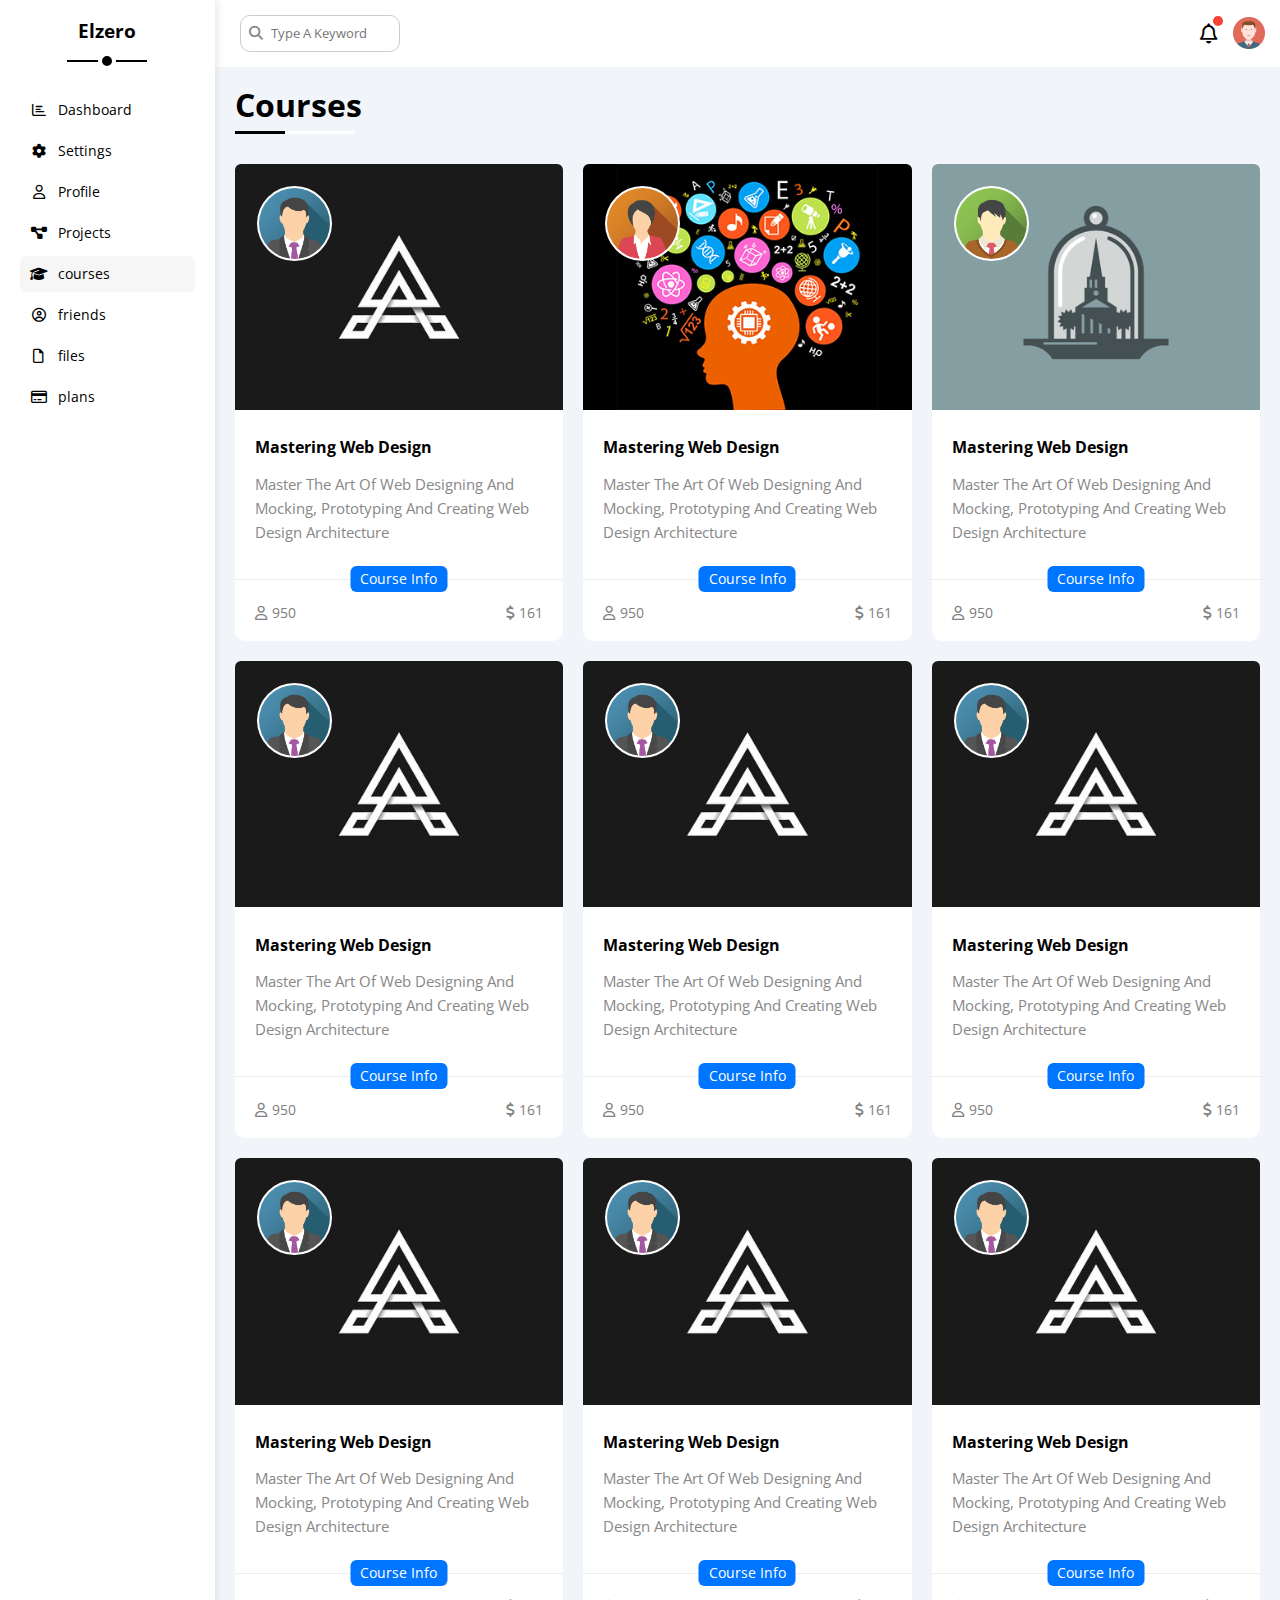
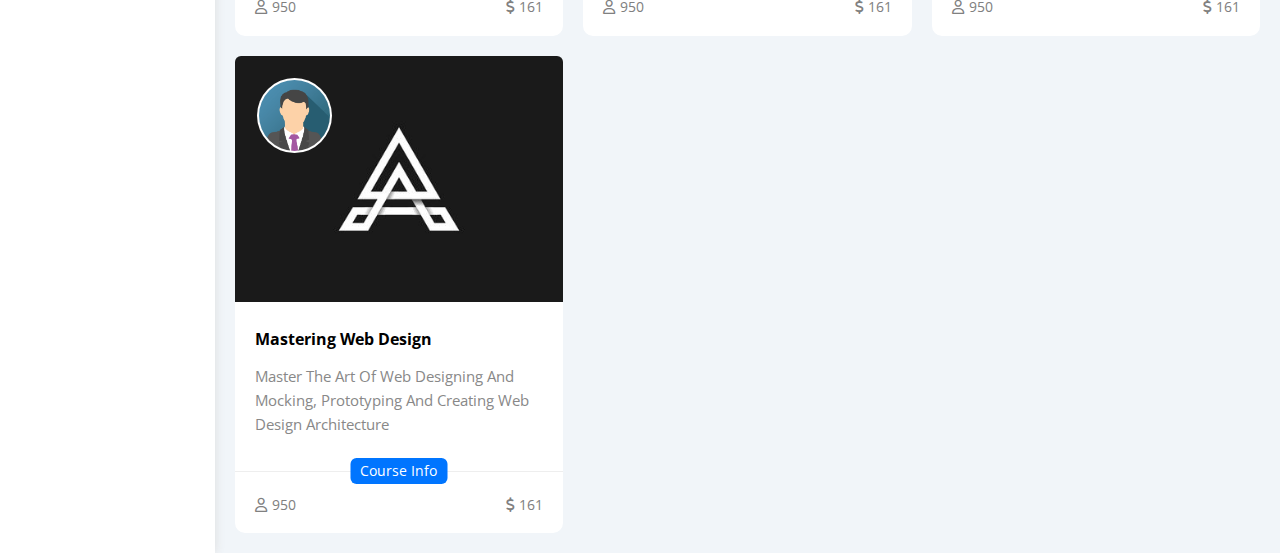
==== commit a99acc38: "fixed problem of margin bottom" ====
--- a/courses.html
+++ b/courses.html
@@ -89,7 +89,7 @@
       <!-- start page -->
       <!-- start courses -->
       <h1 class="p-relative">Courses</h1>
-      <div class="courses">
+    <div class="courses mr-20">
         <div class="box bg-white rad-10">
             <div class="image p-relative">
                 <img src="image/course-01.jpg" alt="">
